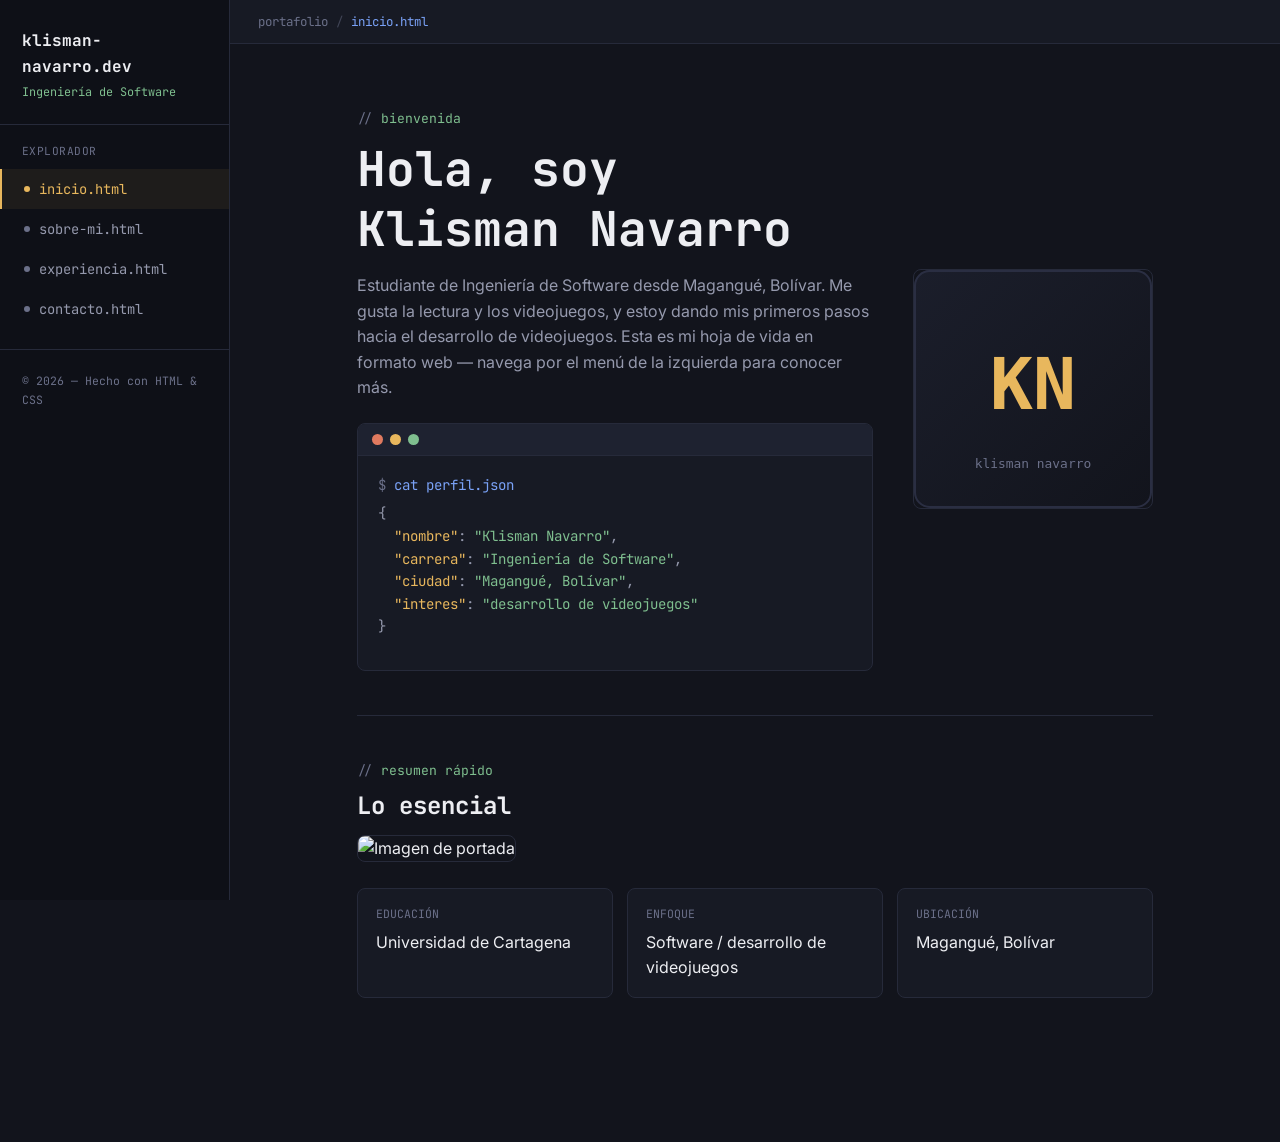
==== index.html @ 6d9e7ca8 "Add files via upload" ====
<!DOCTYPE html>
<html lang="es">
<head>
<meta charset="UTF-8">
<meta name="viewport" content="width=device-width, initial-scale=1.0">
<title>Klisman Navarro — Hoja de Vida</title>
<link rel="stylesheet" href="styles.css">
</head>
<body>

  <aside class="sidebar">
    <div class="sidebar__brand">
      <div class="sidebar__brand-name">klisman-navarro.dev</div>
      <div class="sidebar__brand-role">Ingeniería de Software</div>
    </div>
    <div class="sidebar__label">EXPLORADOR</div>
    <nav>
      <a href="index.html" class="active"><span class="dot"></span>inicio.html</a>
      <a href="sobre-mi.html"><span class="dot"></span>sobre-mi.html</a>
      <a href="experiencia.html"><span class="dot"></span>experiencia.html</a>
      <a href="contacto.html"><span class="dot"></span>contacto.html</a>
    </nav>
    <div class="sidebar__footer">© 2026 — Hecho con HTML &amp; CSS</div>
  </aside>

  <main class="main">
    <div class="topbar">portafolio <span class="sep">/</span> <span class="file">inicio.html</span></div>

    <div class="content">

      <section class="hero">
        <div>
          <p class="eyebrow">bienvenida</p>
          <h1>Hola, soy<br>Klisman Navarro</h1>
          <p>Estudiante de Ingeniería de Software desde Magangué, Bolívar. Me gusta la lectura y los videojuegos, y estoy dando mis primeros pasos hacia el desarrollo de videojuegos. Esta es mi hoja de vida en formato web — navega por el menú de la izquierda para conocer más.</p>

          <div class="terminal">
            <div class="terminal__bar">
              <span class="terminal__dot r"></span>
              <span class="terminal__dot y"></span>
              <span class="terminal__dot g"></span>
            </div>
            <div class="terminal__body">
              <div class="cmd">cat perfil.json</div>
              <div class="out">
                {<br>
                &nbsp;&nbsp;<span class="key">"nombre"</span>: <span class="str">"Klisman Navarro"</span>,<br>
                &nbsp;&nbsp;<span class="key">"carrera"</span>: <span class="str">"Ingeniería de Software"</span>,<br>
                &nbsp;&nbsp;<span class="key">"ciudad"</span>: <span class="str">"Magangué, Bolívar"</span>,<br>
                &nbsp;&nbsp;<span class="key">"interes"</span>: <span class="str">"desarrollo de videojuegos"</span><br>
                }
              </div>
            </div>
          </div>
        </div>

        <img class="avatar" src="img/avatar.svg" alt="Iniciales KN — Klisman Navarro">
      </section>

      <section class="section">
        <p class="eyebrow">resumen rápido</p>
        <h2>Lo esencial</h2>
        <img src="https://loremflickr.com/800/280/code,laptop" alt="Imagen de portada" style="width:100%; border-radius:8px; border:1px solid var(--line); margin-bottom:18px;">
        <div class="grid">
          <div class="card">
            <div class="tag">EDUCACIÓN</div>
            <p style="margin:0; color:var(--text)">Universidad de Cartagena</p>
          </div>
          <div class="card">
            <div class="tag">ENFOQUE</div>
            <p style="margin:0; color:var(--text)">Software / desarrollo de videojuegos</p>
          </div>
          <div class="card">
            <div class="tag">UBICACIÓN</div>
            <p style="margin:0; color:var(--text)">Magangué, Bolívar</p>
          </div>
        </div>
      </section>

    </div>
  </main>

</body>
</html>
---- styles.css ----
/* =========================================================
   Hoja de vida — tema inspirado en editor de código / terminal
   Paleta: navy-charcoal + acentos tipo syntax highlighting
   ========================================================= */

@import url('https://fonts.googleapis.com/css2?family=JetBrains+Mono:wght@400;500;700;800&family=Inter:wght@400;500;600&display=swap');

:root{
  --bg:        #12141c;
  --bg-panel:  #171a24;
  --bg-sidebar:#0e1017;
  --line:      #262a3a;
  --text:      #edeef2;
  --text-dim:  #9599ad;
  --comment:   #6b7089;
  --amber:     #e8b75d;
  --blue:      #7aa2f7;
  --green:     #7fbf8f;
  --coral:     #e07a5f;

  --mono: 'JetBrains Mono', Consolas, 'Courier New', monospace;
  --sans: 'Inter', -apple-system, Segoe UI, sans-serif;

  --radius: 8px;
}

*{ box-sizing: border-box; }

html{ scroll-behavior: smooth; }

body{
  margin:0;
  background: var(--bg);
  color: var(--text);
  font-family: var(--sans);
  line-height: 1.6;
  display:flex;
  min-height:100vh;
}

a{ color: inherit; text-decoration:none; }

::selection{ background: var(--amber); color:#12141c; }

/* ---------- Barra lateral tipo "explorador de archivos" ---------- */

.sidebar{
  width: 230px;
  flex-shrink:0;
  background: var(--bg-sidebar);
  border-right: 1px solid var(--line);
  padding: 28px 0;
  position: sticky;
  top:0;
  height:100vh;
  overflow-y:auto;
}

.sidebar__brand{
  padding: 0 22px 22px;
  border-bottom: 1px solid var(--line);
  margin-bottom: 18px;
}

.sidebar__brand-name{
  font-family: var(--mono);
  font-weight:700;
  font-size: 1rem;
  color: var(--text);
}

.sidebar__brand-role{
  font-family: var(--mono);
  font-size: .74rem;
  color: var(--green);
  margin-top:4px;
}

.sidebar__label{
  font-family: var(--mono);
  font-size: .7rem;
  color: var(--comment);
  padding: 0 22px;
  margin-bottom: 8px;
  letter-spacing:.04em;
}

.sidebar nav{ display:flex; flex-direction:column; }

.sidebar nav a{
  font-family: var(--mono);
  font-size: .86rem;
  color: var(--text-dim);
  padding: 9px 22px;
  border-left: 2px solid transparent;
  display:flex;
  align-items:center;
  gap:9px;
  transition: background .15s, color .15s, border-color .15s;
}

.sidebar nav a:hover{
  background: rgba(122,162,247,0.07);
  color: var(--text);
}

.sidebar nav a.active{
  color: var(--amber);
  border-left-color: var(--amber);
  background: rgba(232,183,93,0.07);
}

.sidebar nav a .dot{
  width:6px; height:6px; border-radius:50%;
  background: var(--comment);
  flex-shrink:0;
}
.sidebar nav a.active .dot{ background: var(--amber); }

.sidebar__footer{
  padding: 22px;
  margin-top: 20px;
  border-top: 1px solid var(--line);
  font-family: var(--mono);
  font-size: .72rem;
  color: var(--comment);
}

/* ---------- Contenido principal ---------- */

.main{
  flex:1;
  min-width:0;
}

.topbar{
  height:44px;
  border-bottom: 1px solid var(--line);
  display:flex;
  align-items:center;
  padding: 0 28px;
  font-family: var(--mono);
  font-size: .78rem;
  color: var(--comment);
  background: var(--bg-panel);
  position: sticky;
  top:0;
  z-index:5;
}

.topbar .sep{ margin: 0 8px; opacity:.5; }
.topbar .file{ color: var(--blue); }

.content{
  max-width: 860px;
  margin: 0 auto;
  padding: 64px 32px 100px;
}

/* ---------- Etiquetas tipo "comentario de código" ---------- */

.eyebrow{
  font-family: var(--mono);
  font-size: .82rem;
  color: var(--green);
  margin: 0 0 10px;
}
.eyebrow::before{ content: "// "; color: var(--comment); }

h1, h2, h3{
  font-family: var(--mono);
  font-weight: 700;
  line-height: 1.25;
  margin: 0 0 14px;
}

h1{ font-size: clamp(2rem, 4.2vw, 3rem); }
h2{ font-size: 1.5rem; color: var(--text); margin-top: 0; }
h3{ font-size: 1.05rem; color: var(--amber); }

p{ color: var(--text-dim); margin: 0 0 16px; }

.section{
  padding: 44px 0;
  border-bottom: 1px solid var(--line);
}
.section:last-child{ border-bottom:none; }

/* ---------- Hero / terminal ---------- */

.hero{
  display:grid;
  grid-template-columns: 1fr 240px;
  gap: 40px;
  align-items:center;
  padding-bottom: 44px;
  border-bottom: 1px solid var(--line);
}

.hero img.avatar{
  width: 100%;
  border-radius: var(--radius);
  border: 1px solid var(--line);
}

.terminal{
  background: var(--bg-panel);
  border: 1px solid var(--line);
  border-radius: var(--radius);
  overflow:hidden;
  margin-top: 22px;
}

.terminal__bar{
  display:flex;
  gap:7px;
  padding: 10px 14px;
  background: #1e2230;
  border-bottom: 1px solid var(--line);
}
.terminal__dot{ width:11px; height:11px; border-radius:50%; }
.terminal__dot.r{ background: var(--coral); }
.terminal__dot.y{ background: var(--amber); }
.terminal__dot.g{ background: var(--green); }

.terminal__body{
  padding: 18px 20px;
  font-family: var(--mono);
  font-size: .88rem;
}
.terminal__body .cmd{ color: var(--blue); }
.terminal__body .cmd::before{ content: "$ "; color: var(--comment); }
.terminal__body .out{ color: var(--text-dim); margin: 6px 0 14px; }
.terminal__body .key{ color: var(--amber); }
.terminal__body .str{ color: var(--green); }

/* ---------- Tarjetas / grid de habilidades ---------- */

.grid{
  display:grid;
  grid-template-columns: repeat(auto-fill, minmax(190px,1fr));
  gap: 14px;
  margin-top: 8px;
}

.card{
  background: var(--bg-panel);
  border: 1px solid var(--line);
  border-radius: var(--radius);
  padding: 16px 18px;
}

.card .tag{
  font-family: var(--mono);
  font-size: .72rem;
  color: var(--comment);
  margin-bottom: 6px;
}

.badges{ display:flex; flex-wrap:wrap; gap:8px; margin-top:10px; }
.badge{
  font-family: var(--mono);
  font-size: .74rem;
  padding: 4px 10px;
  border-radius: 5px;
  background: rgba(122,162,247,0.1);
  color: var(--blue);
  border: 1px solid rgba(122,162,247,0.25);
}

/* ---------- Timeline estilo "git log" ---------- */

.gitlog{ margin-top: 10px; }

.commit{
  display:grid;
  grid-template-columns: 96px 1fr;
  gap: 18px;
  padding: 18px 0;
  border-left: 2px solid var(--line);
  padding-left: 22px;
  margin-left: 6px;
  position:relative;
}

.commit::before{
  content:"";
  position:absolute;
  left:-7px; top: 24px;
  width:12px; height:12px;
  border-radius:50%;
  background: var(--bg);
  border: 2px solid var(--amber);
}

.commit__hash{
  font-family: var(--mono);
  font-size: .78rem;
  color: var(--coral);
  padding-top: 2px;
}

.commit__title{
  font-family: var(--mono);
  font-weight:700;
  font-size: 1rem;
  color: var(--text);
  margin-bottom: 4px;
}

.commit__meta{
  font-family: var(--mono);
  font-size: .76rem;
  color: var(--comment);
  margin-bottom: 8px;
}

/* ---------- Imagen de proyecto ---------- */

.shot{
  width:100%;
  border-radius: var(--radius);
  border: 1px solid var(--line);
  margin: 14px 0 4px;
}

/* ---------- Formulario de contacto ---------- */

.form-row{ margin-bottom: 18px; }

label{
  display:block;
  font-family: var(--mono);
  font-size: .78rem;
  color: var(--green);
  margin-bottom: 6px;
}
label::before{ content:"> "; color: var(--comment); }

input, textarea{
  width:100%;
  background: var(--bg-panel);
  border: 1px solid var(--line);
  border-radius: 6px;
  color: var(--text);
  font-family: var(--sans);
  font-size: .95rem;
  padding: 11px 13px;
}
input:focus, textarea:focus{
  outline: 2px solid var(--blue);
  outline-offset: 1px;
}

button{
  font-family: var(--mono);
  font-weight:700;
  font-size: .88rem;
  background: var(--amber);
  color: #12141c;
  border:none;
  border-radius: 6px;
  padding: 12px 22px;
  cursor:pointer;
  transition: transform .1s;
}
button:hover{ transform: translateY(-1px); }

.contact-list{ display:flex; flex-direction:column; gap: 10px; margin-top: 8px; }
.contact-list a{
  font-family: var(--mono);
  font-size: .9rem;
  color: var(--blue);
  padding: 10px 14px;
  background: var(--bg-panel);
  border: 1px solid var(--line);
  border-radius: 6px;
  transition: border-color .15s;
}
.contact-list a:hover{ border-color: var(--blue); }

/* ---------- Responsive ---------- */

@media (max-width: 780px){
  body{ flex-direction:column; }
  .sidebar{
    width:100%;
    height:auto;
    position:relative;
    padding: 18px 0;
  }
  .hero{ grid-template-columns: 1fr; }
  .hero img.avatar{ max-width: 180px; }
  .content{ padding: 40px 20px 70px; }
}

/* Respeta usuarios que prefieren menos movimiento */
@media (prefers-reduced-motion: reduce){
  html{ scroll-behavior:auto; }
  button:hover{ transform:none; }
}
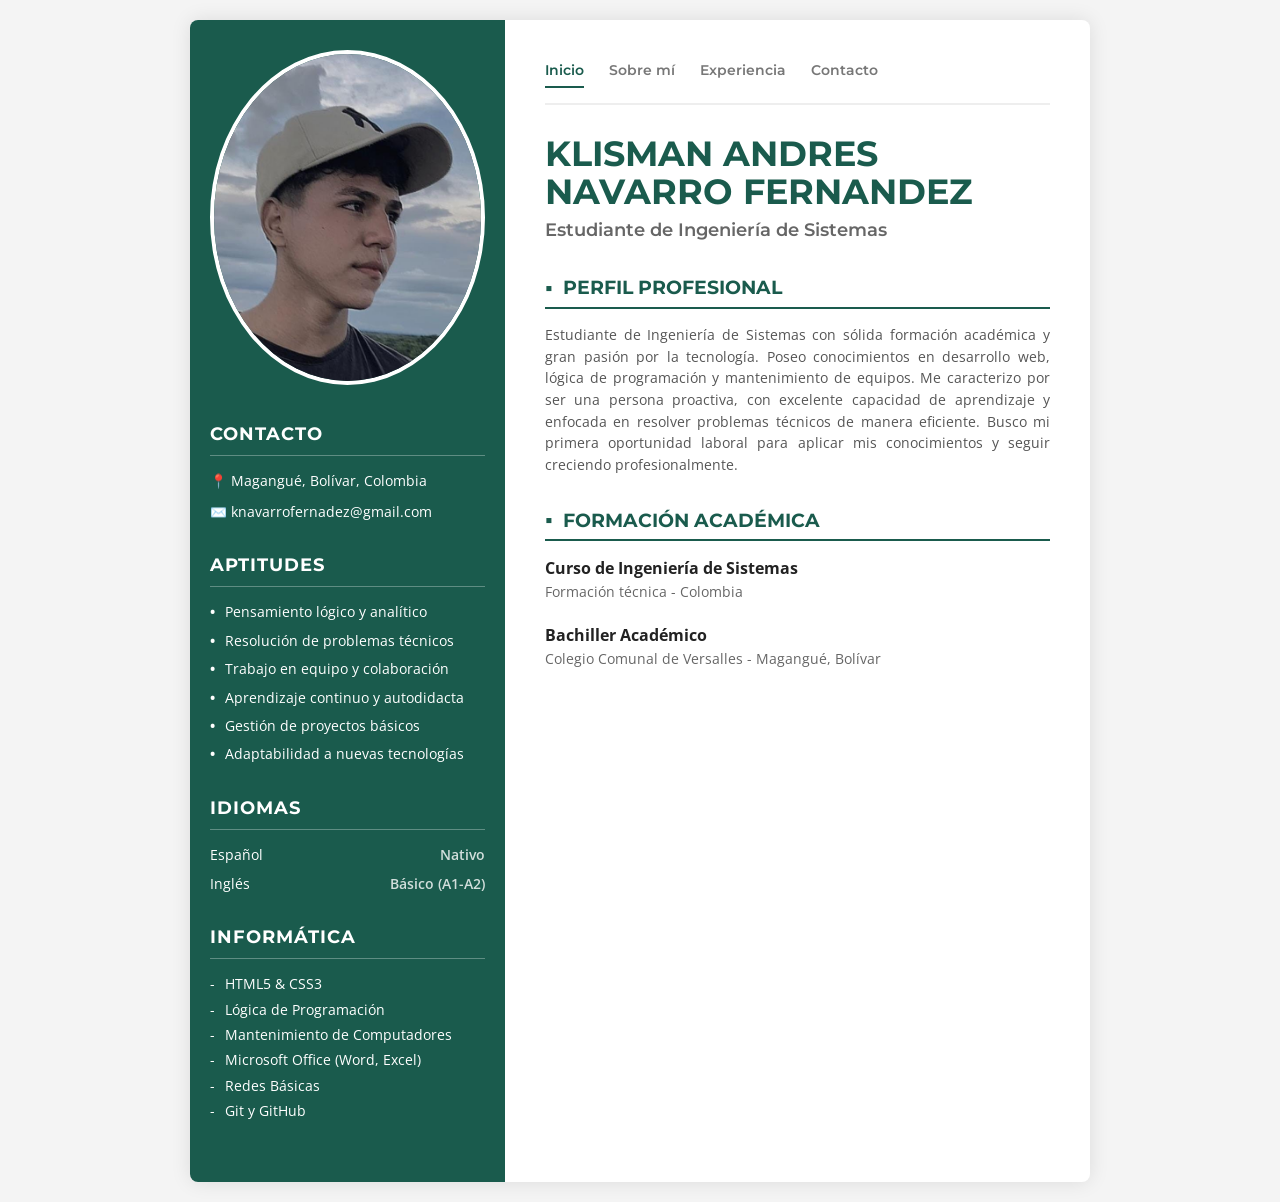
==== commit 72f6e071: "Add files via upload" ====
--- a/index.html
+++ b/index.html
@@ -1,84 +1,98 @@
 <!DOCTYPE html>
 <html lang="es">
 <head>
-<meta charset="UTF-8">
-<meta name="viewport" content="width=device-width, initial-scale=1.0">
-<title>Klisman Navarro — Hoja de Vida</title>
-<link rel="stylesheet" href="styles.css">
+    <meta charset="UTF-8">
+    <meta name="viewport" content="width=device-width, initial-scale=1.0">
+    <title>CV - Klisman Andres Navarro Fernandez</title>
+    <link href="https://fonts.googleapis.com/css2?family=Montserrat:wght@400;600;700&family=Open+Sans:wght@400;600&display=swap" rel="stylesheet">
+    <link rel="stylesheet" href="estilos.css">
 </head>
 <body>
 
-  <aside class="sidebar">
-    <div class="sidebar__brand">
-      <div class="sidebar__brand-name">klisman-navarro.dev</div>
-      <div class="sidebar__brand-role">Ingeniería de Software</div>
+    <div class="cv-container">
+        <!-- COLUMNA IZQUIERDA (Barra lateral) -->
+        <aside class="sidebar">
+            <div class="profile-pic">
+                <img src="imagen/tu-foto.jpg" alt="Klisman Navarro">
+            </div>
+
+            <div class="section">
+                <h3>CONTACTO</h3>
+                <ul class="contact-list">
+                    <li>📍 Magangué, Bolívar, Colombia</li>
+                    <li>✉️ knavarrofernadez@gmail.com</li>
+                </ul>
+            </div>
+
+            <div class="section">
+                <h3>APTITUDES</h3>
+                <ul class="skills-list">
+                    <li>Pensamiento lógico y analítico</li>
+                    <li>Resolución de problemas técnicos</li>
+                    <li>Trabajo en equipo y colaboración</li>
+                    <li>Aprendizaje continuo y autodidacta</li>
+                    <li>Gestión de proyectos básicos</li>
+                    <li>Adaptabilidad a nuevas tecnologías</li>
+                </ul>
+            </div>
+
+            <div class="section">
+                <h3>IDIOMAS</h3>
+                <div class="language">
+                    <span>Español</span>
+                    <span class="level">Nativo</span>
+                </div>
+                <div class="language">
+                    <span>Inglés</span>
+                    <span class="level">Básico (A1-A2)</span>
+                </div>
+            </div>
+
+            <div class="section">
+                <h3>INFORMÁTICA</h3>
+                <ul class="software-list">
+                    <li>HTML5 & CSS3</li>
+                    <li>Lógica de Programación</li>
+                    <li>Mantenimiento de Computadores</li>
+                    <li>Microsoft Office (Word, Excel)</li>
+                    <li>Redes Básicas</li>
+                    <li>Git y GitHub</li>
+                </ul>
+            </div>
+        </aside>
+
+        <!-- COLUMNA DERECHA (Contenido principal) -->
+        <main class="main-content">
+            <nav class="navbar">
+                <a href="index.html" class="active">Inicio</a>
+                <a href="sobre-mi.html">Sobre mí</a>
+                <a href="experiencia.html">Experiencia</a>
+                <a href="contacto.html">Contacto</a>
+            </nav>
+
+            <header>
+                <h1>Klisman Andres<br>Navarro Fernandez</h1>
+                <h2 class="subtitle">Estudiante de Ingeniería de Sistemas</h2>
+            </header>
+
+            <section class="section-main">
+                <h2>PERFIL PROFESIONAL</h2>
+                <p>Estudiante de Ingeniería de Sistemas con sólida formación académica y gran pasión por la tecnología. Poseo conocimientos en desarrollo web, lógica de programación y mantenimiento de equipos. Me caracterizo por ser una persona proactiva, con excelente capacidad de aprendizaje y enfocada en resolver problemas técnicos de manera eficiente. Busco mi primera oportunidad laboral para aplicar mis conocimientos y seguir creciendo profesionalmente.</p>
+            </section>
+
+            <section class="section-main">
+                <h2>FORMACIÓN ACADÉMICA</h2>
+                <div class="education">
+                    <h4>Curso de Ingeniería de Sistemas</h4>
+                    <span>Formación técnica - Colombia</span>
+                </div>
+                <div class="education">
+                    <h4>Bachiller Académico</h4>
+                    <span>Colegio Comunal de Versalles - Magangué, Bolívar</span>
+                </div>
+            </section>
+        </main>
     </div>
-    <div class="sidebar__label">EXPLORADOR</div>
-    <nav>
-      <a href="index.html" class="active"><span class="dot"></span>inicio.html</a>
-      <a href="sobre-mi.html"><span class="dot"></span>sobre-mi.html</a>
-      <a href="experiencia.html"><span class="dot"></span>experiencia.html</a>
-      <a href="contacto.html"><span class="dot"></span>contacto.html</a>
-    </nav>
-    <div class="sidebar__footer">© 2026 — Hecho con HTML &amp; CSS</div>
-  </aside>
-
-  <main class="main">
-    <div class="topbar">portafolio <span class="sep">/</span> <span class="file">inicio.html</span></div>
-
-    <div class="content">
-
-      <section class="hero">
-        <div>
-          <p class="eyebrow">bienvenida</p>
-          <h1>Hola, soy<br>Klisman Navarro</h1>
-          <p>Estudiante de Ingeniería de Software desde Magangué, Bolívar. Me gusta la lectura y los videojuegos, y estoy dando mis primeros pasos hacia el desarrollo de videojuegos. Esta es mi hoja de vida en formato web — navega por el menú de la izquierda para conocer más.</p>
-
-          <div class="terminal">
-            <div class="terminal__bar">
-              <span class="terminal__dot r"></span>
-              <span class="terminal__dot y"></span>
-              <span class="terminal__dot g"></span>
-            </div>
-            <div class="terminal__body">
-              <div class="cmd">cat perfil.json</div>
-              <div class="out">
-                {<br>
-                &nbsp;&nbsp;<span class="key">"nombre"</span>: <span class="str">"Klisman Navarro"</span>,<br>
-                &nbsp;&nbsp;<span class="key">"carrera"</span>: <span class="str">"Ingeniería de Software"</span>,<br>
-                &nbsp;&nbsp;<span class="key">"ciudad"</span>: <span class="str">"Magangué, Bolívar"</span>,<br>
-                &nbsp;&nbsp;<span class="key">"interes"</span>: <span class="str">"desarrollo de videojuegos"</span><br>
-                }
-              </div>
-            </div>
-          </div>
-        </div>
-
-        <img class="avatar" src="img/avatar.svg" alt="Iniciales KN — Klisman Navarro">
-      </section>
-
-      <section class="section">
-        <p class="eyebrow">resumen rápido</p>
-        <h2>Lo esencial</h2>
-        <img src="https://loremflickr.com/800/280/code,laptop" alt="Imagen de portada" style="width:100%; border-radius:8px; border:1px solid var(--line); margin-bottom:18px;">
-        <div class="grid">
-          <div class="card">
-            <div class="tag">EDUCACIÓN</div>
-            <p style="margin:0; color:var(--text)">Universidad de Cartagena</p>
-          </div>
-          <div class="card">
-            <div class="tag">ENFOQUE</div>
-            <p style="margin:0; color:var(--text)">Software / desarrollo de videojuegos</p>
-          </div>
-          <div class="card">
-            <div class="tag">UBICACIÓN</div>
-            <p style="margin:0; color:var(--text)">Magangué, Bolívar</p>
-          </div>
-        </div>
-      </section>
-
-    </div>
-  </main>
 
 </body>
 </html>
--- a/estilos.css
+++ b/estilos.css
@@ -0,0 +1,265 @@
+/* Reset básico */
+* {
+    margin: 0;
+    padding: 0;
+    box-sizing: border-box;
+}
+
+body {
+    font-family: 'Open Sans', sans-serif;
+    background-color: #f4f4f4;
+    color: #333;
+    line-height: 1.5;
+    display: flex;
+    justify-content: center;
+    padding: 20px;
+}
+
+/* Contenedor principal del CV */
+.cv-container {
+    display: flex;
+    max-width: 900px;
+    width: 100%;
+    background-color: #fff;
+    box-shadow: 0 0 20px rgba(0,0,0,0.1);
+    border-radius: 8px;
+    overflow: hidden;
+}
+
+/* --- COLUMNA IZQUIERDA (Barra lateral) --- */
+.sidebar {
+    width: 35%;
+    background-color: #1a5b4d; /* Verde oscuro elegante */
+    color: #fff;
+    padding: 30px 20px;
+}
+
+.profile-pic img {
+    width: 100%;
+    border-radius: 50%;
+    border: 4px solid #fff;
+    margin-bottom: 30px;
+    background-color: #ccc; /* Fondo gris mientras pones tu foto */
+    min-height: 150px;
+}
+
+.sidebar .section {
+    margin-bottom: 30px;
+}
+
+.sidebar h3 {
+    font-family: 'Montserrat', sans-serif;
+    font-size: 1.1rem;
+    letter-spacing: 1px;
+    border-bottom: 1px solid rgba(255,255,255,0.3);
+    padding-bottom: 8px;
+    margin-bottom: 15px;
+    text-transform: uppercase;
+}
+
+.contact-list, .skills-list, .software-list {
+    list-style: none;
+    font-size: 0.85rem;
+}
+
+.contact-list li {
+    margin-bottom: 10px;
+    display: flex;
+    align-items: flex-start;
+    gap: 8px;
+    word-break: break-word;
+}
+
+.skills-list li {
+    margin-bottom: 8px;
+    position: relative;
+    padding-left: 15px;
+}
+
+.skills-list li::before {
+    content: "•";
+    position: absolute;
+    left: 0;
+    color: #fff;
+    font-weight: bold;
+}
+
+/* Idiomas */
+.language {
+    display: flex;
+    justify-content: space-between;
+    font-size: 0.85rem;
+    margin-bottom: 8px;
+}
+
+.language .level {
+    font-weight: 600;
+    opacity: 0.8;
+}
+
+/* Software */
+.software-list li {
+    margin-bottom: 5px;
+    position: relative;
+    padding-left: 15px;
+}
+.software-list li::before {
+    content: "-";
+    position: absolute;
+    left: 0;
+    color: #fff;
+}
+
+/* --- COLUMNA DERECHA (Contenido principal) --- */
+.main-content {
+    width: 65%;
+    padding: 40px;
+}
+
+/* --- MENÚ DE NAVEGACIÓN --- */
+.navbar {
+    display: flex;
+    flex-wrap: wrap;
+    gap: 25px;
+    margin-bottom: 30px;
+    padding-bottom: 15px;
+    border-bottom: 2px solid #eee;
+}
+
+.navbar a {
+    font-family: 'Montserrat', sans-serif;
+    font-size: 0.9rem;
+    font-weight: 600;
+    color: #777;
+    text-decoration: none;
+    padding-bottom: 4px;
+    border-bottom: 2px solid transparent;
+    transition: color 0.2s ease, border-color 0.2s ease;
+}
+
+.navbar a:hover {
+    color: #1a5b4d;
+}
+
+.navbar a.active {
+    color: #1a5b4d;
+    border-bottom-color: #1a5b4d;
+}
+
+header h1 {
+    font-family: 'Montserrat', sans-serif;
+    font-size: 2.2rem;
+    color: #1a5b4d;
+    line-height: 1.1;
+    margin-bottom: 5px;
+    text-transform: uppercase;
+}
+
+header .subtitle {
+    font-family: 'Montserrat', sans-serif;
+    font-size: 1.1rem;
+    color: #666;
+    margin-bottom: 30px;
+    font-weight: 600;
+}
+
+.section-main {
+    margin-bottom: 30px;
+}
+
+.section-main h2 {
+    font-family: 'Montserrat', sans-serif;
+    font-size: 1.2rem;
+    color: #1a5b4d;
+    border-bottom: 2px solid #1a5b4d;
+    padding-bottom: 5px;
+    margin-bottom: 15px;
+    text-transform: uppercase;
+    display: flex;
+    align-items: center;
+    gap: 10px;
+}
+
+.section-main h2::before {
+    content: "■";
+    font-size: 0.8rem;
+}
+
+.section-main p {
+    font-size: 0.9rem;
+    text-align: justify;
+    color: #555;
+}
+
+/* Experiencia Laboral y Educación */
+.job, .education {
+    margin-bottom: 20px;
+}
+
+.job h4, .education h4 {
+    font-size: 1rem;
+    color: #222;
+    margin-bottom: 2px;
+}
+
+.job p {
+    margin-top: 6px;
+}
+
+.education span {
+    font-size: 0.85rem;
+    color: #666;
+    display: block;
+}
+
+/* --- Página de contacto --- */
+.contact-cta {
+    background-color: #f4f4f4;
+    border-left: 4px solid #1a5b4d;
+    padding: 20px 25px;
+    border-radius: 4px;
+    margin-top: 15px;
+}
+
+.contact-cta p {
+    font-size: 0.9rem;
+    color: #444;
+    margin-bottom: 8px;
+}
+
+.contact-cta .email-button {
+    display: inline-block;
+    margin-top: 10px;
+    background-color: #1a5b4d;
+    color: #fff;
+    padding: 10px 22px;
+    border-radius: 4px;
+    text-decoration: none;
+    font-family: 'Montserrat', sans-serif;
+    font-weight: 600;
+    font-size: 0.85rem;
+    transition: background-color 0.2s ease;
+}
+
+.contact-cta .email-button:hover {
+    background-color: #124237;
+}
+
+/* --- DISEÑO RESPONSIVE (Para celulares) --- */
+@media (max-width: 768px) {
+    .cv-container {
+        flex-direction: column;
+    }
+
+    .sidebar, .main-content {
+        width: 100%;
+    }
+
+    header h1 {
+        font-size: 1.8rem;
+    }
+
+    .navbar {
+        gap: 15px;
+    }
+}
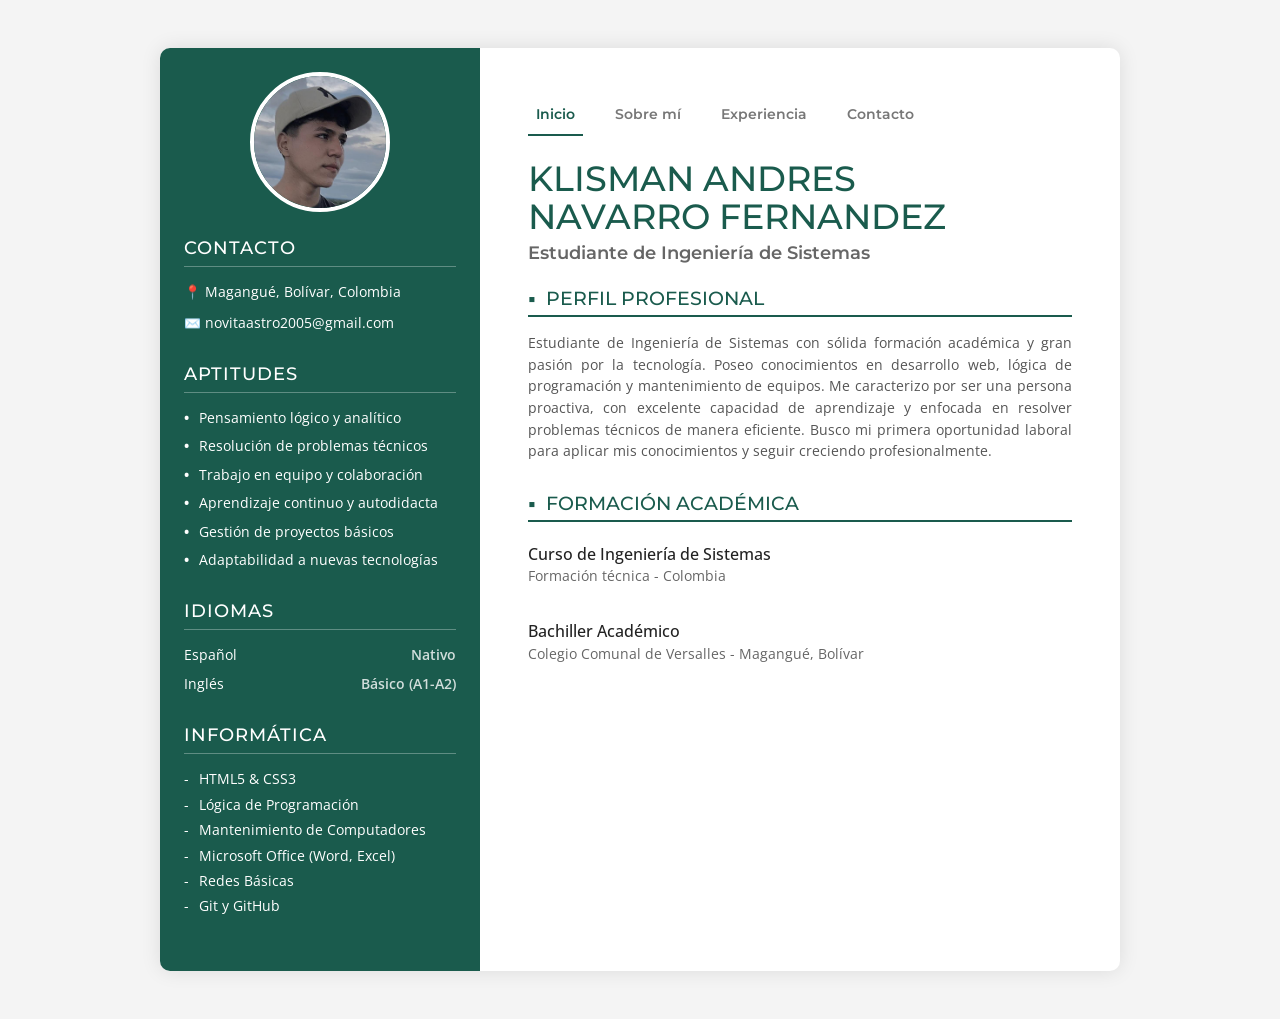
==== commit 98a9eba4: "Add files via upload" ====
--- a/index.html
+++ b/index.html
@@ -5,94 +5,112 @@
     <meta name="viewport" content="width=device-width, initial-scale=1.0">
     <title>CV - Klisman Andres Navarro Fernandez</title>
     <link href="https://fonts.googleapis.com/css2?family=Montserrat:wght@400;600;700&family=Open+Sans:wght@400;600&display=swap" rel="stylesheet">
+    <link href="https://cdn.jsdelivr.net/npm/bootstrap@5.3.0/dist/css/bootstrap.min.css" rel="stylesheet">
     <link rel="stylesheet" href="estilos.css">
 </head>
 <body>
 
-    <div class="cv-container">
-        <!-- COLUMNA IZQUIERDA (Barra lateral) -->
-        <aside class="sidebar">
-            <div class="profile-pic">
-                <img src="imagen/tu-foto.jpg" alt="Klisman Navarro">
-            </div>
+<div class="container my-4 my-md-5">
+    <div class="cv-shadow mx-auto" style="max-width: 960px;">
+        <div class="row g-0">
 
-            <div class="section">
-                <h3>CONTACTO</h3>
-                <ul class="contact-list">
-                    <li>📍 Magangué, Bolívar, Colombia</li>
-                    <li>✉️ knavarrofernadez@gmail.com</li>
-                </ul>
-            </div>
+            <!-- COLUMNA IZQUIERDA (Barra lateral) -->
+            <aside class="col-12 col-md-4 sidebar p-4">
+                <div class="profile-pic">
+                    <img src="imagen/tu-foto.jpg" alt="Klisman Navarro">
+                </div>
 
-            <div class="section">
-                <h3>APTITUDES</h3>
-                <ul class="skills-list">
-                    <li>Pensamiento lógico y analítico</li>
-                    <li>Resolución de problemas técnicos</li>
-                    <li>Trabajo en equipo y colaboración</li>
-                    <li>Aprendizaje continuo y autodidacta</li>
-                    <li>Gestión de proyectos básicos</li>
-                    <li>Adaptabilidad a nuevas tecnologías</li>
-                </ul>
-            </div>
+                <div class="section">
+                    <h3>CONTACTO</h3>
+                    <ul class="contact-list">
+                        <li>📍 Magangué, Bolívar, Colombia</li>
+                        <li>✉️ novitaastro2005@gmail.com</li>
+                    </ul>
+                </div>
 
-            <div class="section">
-                <h3>IDIOMAS</h3>
-                <div class="language">
-                    <span>Español</span>
-                    <span class="level">Nativo</span>
+                <div class="section">
+                    <h3>APTITUDES</h3>
+                    <ul class="skills-list">
+                        <li>Pensamiento lógico y analítico</li>
+                        <li>Resolución de problemas técnicos</li>
+                        <li>Trabajo en equipo y colaboración</li>
+                        <li>Aprendizaje continuo y autodidacta</li>
+                        <li>Gestión de proyectos básicos</li>
+                        <li>Adaptabilidad a nuevas tecnologías</li>
+                    </ul>
                 </div>
-                <div class="language">
-                    <span>Inglés</span>
-                    <span class="level">Básico (A1-A2)</span>
+
+                <div class="section">
+                    <h3>IDIOMAS</h3>
+                    <div class="language">
+                        <span>Español</span>
+                        <span class="level">Nativo</span>
+                    </div>
+                    <div class="language">
+                        <span>Inglés</span>
+                        <span class="level">Básico (A1-A2)</span>
+                    </div>
                 </div>
-            </div>
 
-            <div class="section">
-                <h3>INFORMÁTICA</h3>
-                <ul class="software-list">
-                    <li>HTML5 & CSS3</li>
-                    <li>Lógica de Programación</li>
-                    <li>Mantenimiento de Computadores</li>
-                    <li>Microsoft Office (Word, Excel)</li>
-                    <li>Redes Básicas</li>
-                    <li>Git y GitHub</li>
-                </ul>
-            </div>
-        </aside>
+                <div class="section">
+                    <h3>INFORMÁTICA</h3>
+                    <ul class="software-list">
+                        <li>HTML5 & CSS3</li>
+                        <li>Lógica de Programación</li>
+                        <li>Mantenimiento de Computadores</li>
+                        <li>Microsoft Office (Word, Excel)</li>
+                        <li>Redes Básicas</li>
+                        <li>Git y GitHub</li>
+                    </ul>
+                </div>
+            </aside>
 
-        <!-- COLUMNA DERECHA (Contenido principal) -->
-        <main class="main-content">
-            <nav class="navbar">
-                <a href="index.html" class="active">Inicio</a>
-                <a href="sobre-mi.html">Sobre mí</a>
-                <a href="experiencia.html">Experiencia</a>
-                <a href="contacto.html">Contacto</a>
-            </nav>
+            <!-- COLUMNA DERECHA (Contenido principal) -->
+            <main class="col-12 col-md-8 main-content p-4 p-md-5">
 
-            <header>
-                <h1>Klisman Andres<br>Navarro Fernandez</h1>
-                <h2 class="subtitle">Estudiante de Ingeniería de Sistemas</h2>
-            </header>
+                <nav class="navbar navbar-expand-md cv-navbar p-0 mb-4">
+                    <button class="navbar-toggler ms-auto" type="button" data-bs-toggle="collapse" data-bs-target="#navMenu" aria-controls="navMenu" aria-expanded="false" aria-label="Abrir menú">
+                        <span class="navbar-toggler-icon"></span>
+                    </button>
+                    <div class="collapse navbar-collapse" id="navMenu">
+                        <ul class="navbar-nav gap-md-4">
+                            <li class="nav-item"><a class="nav-link active" href="index.html">Inicio</a></li>
+                            <li class="nav-item"><a class="nav-link" href="sobre-mi.html">Sobre mí</a></li>
+                            <li class="nav-item"><a class="nav-link" href="experiencia.html">Experiencia</a></li>
+                            <li class="nav-item"><a class="nav-link" href="contacto.html">Contacto</a></li>
+                        </ul>
+                    </div>
+                </nav>
 
-            <section class="section-main">
-                <h2>PERFIL PROFESIONAL</h2>
-                <p>Estudiante de Ingeniería de Sistemas con sólida formación académica y gran pasión por la tecnología. Poseo conocimientos en desarrollo web, lógica de programación y mantenimiento de equipos. Me caracterizo por ser una persona proactiva, con excelente capacidad de aprendizaje y enfocada en resolver problemas técnicos de manera eficiente. Busco mi primera oportunidad laboral para aplicar mis conocimientos y seguir creciendo profesionalmente.</p>
-            </section>
+                <header class="mb-4">
+                    <h1>Klisman Andres<br>Navarro Fernandez</h1>
+                    <h2 class="subtitle">Estudiante de Ingeniería de Sistemas</h2>
+                </header>
 
-            <section class="section-main">
-                <h2>FORMACIÓN ACADÉMICA</h2>
-                <div class="education">
-                    <h4>Curso de Ingeniería de Sistemas</h4>
-                    <span>Formación técnica - Colombia</span>
-                </div>
-                <div class="education">
-                    <h4>Bachiller Académico</h4>
-                    <span>Colegio Comunal de Versalles - Magangué, Bolívar</span>
-                </div>
-            </section>
-        </main>
+                <section class="section-main">
+                    <h2>PERFIL PROFESIONAL</h2>
+                    <p>Estudiante de Ingeniería de Sistemas con sólida formación académica y gran pasión por la tecnología. Poseo conocimientos en desarrollo web, lógica de programación y mantenimiento de equipos. Me caracterizo por ser una persona proactiva, con excelente capacidad de aprendizaje y enfocada en resolver problemas técnicos de manera eficiente. Busco mi primera oportunidad laboral para aplicar mis conocimientos y seguir creciendo profesionalmente.</p>
+                </section>
+
+                <section class="section-main">
+                    <h2>FORMACIÓN ACADÉMICA</h2>
+                    <div class="education">
+                        <h4>Curso de Ingeniería de Sistemas</h4>
+                        <span>Formación técnica - Colombia</span>
+                    </div>
+                    <div class="education">
+                        <h4>Bachiller Académico</h4>
+                        <span>Colegio Comunal de Versalles - Magangué, Bolívar</span>
+                    </div>
+                </section>
+
+            </main>
+        </div>
     </div>
+</div>
 
+<script src="https://code.jquery.com/jquery-3.7.1.min.js"></script>
+<script src="https://cdn.jsdelivr.net/npm/bootstrap@5.3.0/dist/js/bootstrap.bundle.min.js"></script>
+<script src="script.js"></script>
 </body>
 </html>
--- a/estilos.css
+++ b/estilos.css
@@ -1,46 +1,37 @@
-/* Reset básico */
-* {
-    margin: 0;
-    padding: 0;
-    box-sizing: border-box;
-}
-
+/* Reset y ajustes base */
 body {
     font-family: 'Open Sans', sans-serif;
     background-color: #f4f4f4;
     color: #333;
     line-height: 1.5;
-    display: flex;
-    justify-content: center;
-    padding: 20px;
 }
 
 /* Contenedor principal del CV */
-.cv-container {
-    display: flex;
-    max-width: 900px;
-    width: 100%;
+.cv-shadow {
     background-color: #fff;
     box-shadow: 0 0 20px rgba(0,0,0,0.1);
-    border-radius: 8px;
+    border-radius: 10px;
     overflow: hidden;
 }
 
-/* --- COLUMNA IZQUIERDA (Barra lateral) --- */
+/* --- BARRA LATERAL --- */
 .sidebar {
-    width: 35%;
     background-color: #1a5b4d; /* Verde oscuro elegante */
     color: #fff;
-    padding: 30px 20px;
+}
+
+.profile-pic {
+    text-align: center;
+    margin-bottom: 25px;
 }
 
 .profile-pic img {
-    width: 100%;
+    width: 140px;
+    height: 140px;
+    object-fit: cover;
     border-radius: 50%;
     border: 4px solid #fff;
-    margin-bottom: 30px;
-    background-color: #ccc; /* Fondo gris mientras pones tu foto */
-    min-height: 150px;
+    background-color: #ccc;
 }
 
 .sidebar .section {
@@ -60,6 +51,7 @@
 .contact-list, .skills-list, .software-list {
     list-style: none;
     font-size: 0.85rem;
+    padding-left: 0;
 }
 
 .contact-list li {
@@ -84,7 +76,6 @@
     font-weight: bold;
 }
 
-/* Idiomas */
 .language {
     display: flex;
     justify-content: space-between;
@@ -97,7 +88,6 @@
     opacity: 0.8;
 }
 
-/* Software */
 .software-list li {
     margin-bottom: 5px;
     position: relative;
@@ -110,42 +100,26 @@
     color: #fff;
 }
 
-/* --- COLUMNA DERECHA (Contenido principal) --- */
-.main-content {
-    width: 65%;
-    padding: 40px;
-}
-
-/* --- MENÚ DE NAVEGACIÓN --- */
-.navbar {
-    display: flex;
-    flex-wrap: wrap;
-    gap: 25px;
-    margin-bottom: 30px;
-    padding-bottom: 15px;
-    border-bottom: 2px solid #eee;
-}
-
-.navbar a {
+/* --- MENÚ DE NAVEGACIÓN (Bootstrap navbar personalizada) --- */
+.cv-navbar .nav-link {
     font-family: 'Montserrat', sans-serif;
     font-size: 0.9rem;
     font-weight: 600;
     color: #777;
-    text-decoration: none;
-    padding-bottom: 4px;
     border-bottom: 2px solid transparent;
     transition: color 0.2s ease, border-color 0.2s ease;
 }
 
-.navbar a:hover {
-    color: #1a5b4d;
-}
-
-.navbar a.active {
+.cv-navbar .nav-link:hover {
+    color: #1a5b4d;
+}
+
+.cv-navbar .nav-link.active {
     color: #1a5b4d;
     border-bottom-color: #1a5b4d;
 }
 
+/* --- CONTENIDO PRINCIPAL --- */
 header h1 {
     font-family: 'Montserrat', sans-serif;
     font-size: 2.2rem;
@@ -159,7 +133,6 @@
     font-family: 'Montserrat', sans-serif;
     font-size: 1.1rem;
     color: #666;
-    margin-bottom: 30px;
     font-weight: 600;
 }
 
@@ -191,9 +164,12 @@
     color: #555;
 }
 
-/* Experiencia Laboral y Educación */
 .job, .education {
     margin-bottom: 20px;
+    transition: box-shadow 0.2s ease, transform 0.2s ease;
+    border-radius: 6px;
+    padding: 8px 10px;
+    margin-left: -10px;
 }
 
 .job h4, .education h4 {
@@ -218,7 +194,7 @@
     border-left: 4px solid #1a5b4d;
     padding: 20px 25px;
     border-radius: 4px;
-    margin-top: 15px;
+    margin-bottom: 25px;
 }
 
 .contact-cta p {
@@ -243,23 +219,31 @@
 
 .contact-cta .email-button:hover {
     background-color: #124237;
-}
-
-/* --- DISEÑO RESPONSIVE (Para celulares) --- */
-@media (max-width: 768px) {
-    .cv-container {
-        flex-direction: column;
+    color: #fff;
+}
+
+.btn-cv {
+    background-color: #1a5b4d;
+    border-color: #1a5b4d;
+    color: #fff;
+    font-family: 'Montserrat', sans-serif;
+    font-weight: 600;
+}
+
+.btn-cv:hover {
+    background-color: #124237;
+    border-color: #124237;
+    color: #fff;
+}
+
+.form-control:focus {
+    border-color: #1a5b4d;
+    box-shadow: 0 0 0 0.2rem rgba(26, 91, 77, 0.25);
+}
+
+/* --- Ajustes responsive extra --- */
+@media (max-width: 767.98px) {
+    header h1 {
+        font-size: 1.7rem;
     }
-
-    .sidebar, .main-content {
-        width: 100%;
-    }
-
-    header h1 {
-        font-size: 1.8rem;
-    }
-
-    .navbar {
-        gap: 15px;
-    }
-}
+}
